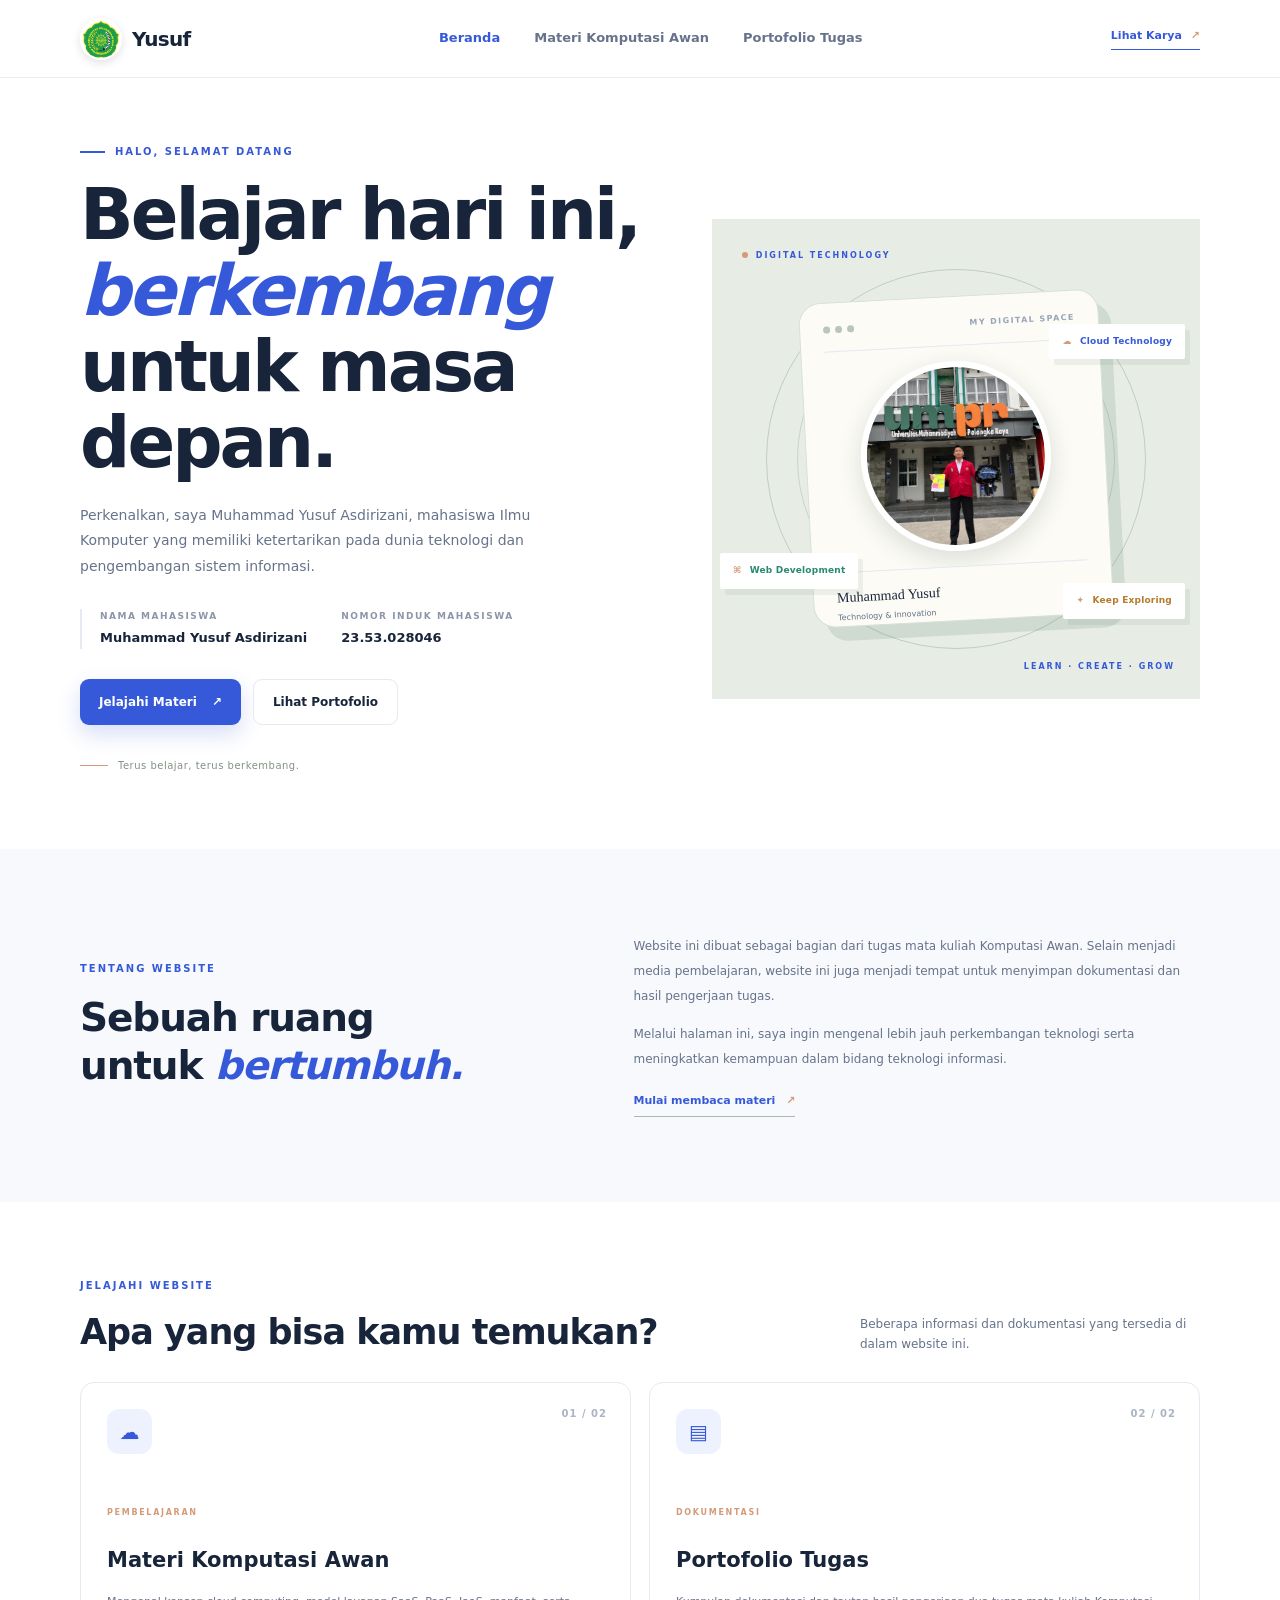
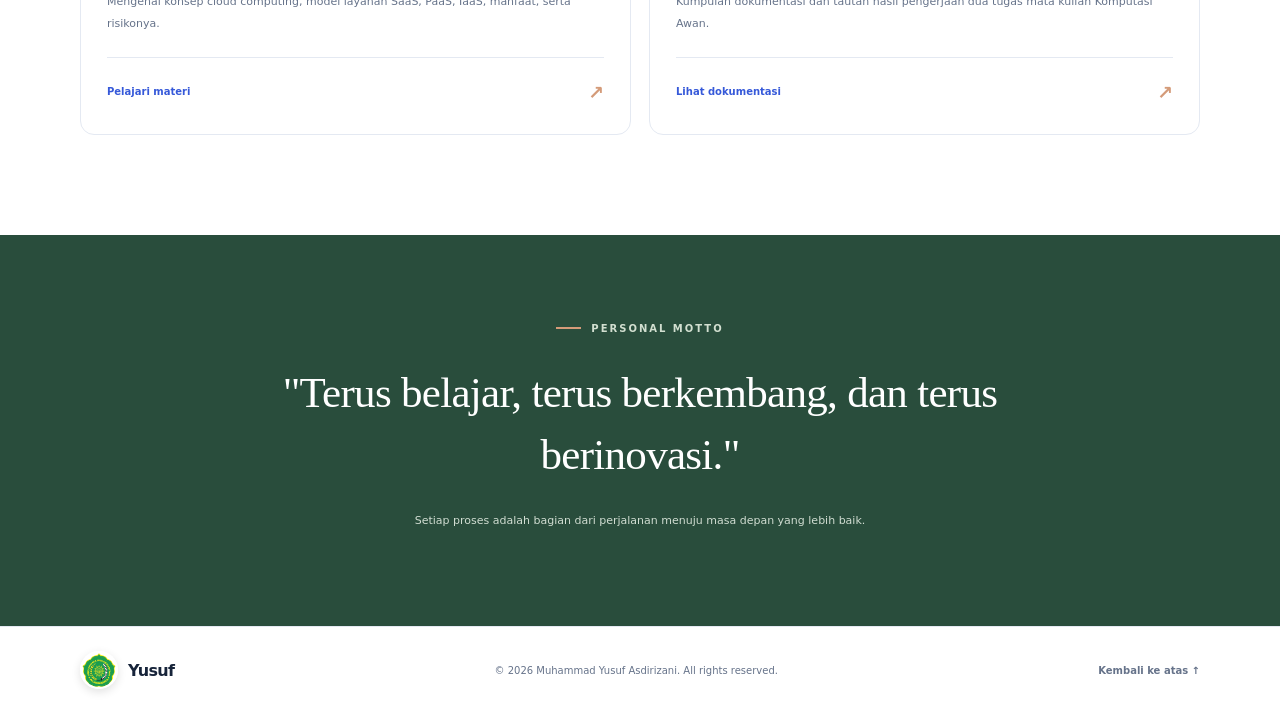
==== index.html @ 876c1bf3 "first commit" ====
<!DOCTYPE html>
<html lang="id">
<head>
    <meta charset="UTF-8">
    <meta name="viewport" content="width=device-width, initial-scale=1.0">
    <meta name="description" content="Website pribadi Muhammad Yusuf Asdirizani - Tugas Komputasi Awan.">

    <title>Beranda | Muhammad Yusuf Asdirizani</title>

    <link rel="icon" href="assets/images/Foto.jpeg" type="image/jpeg">
    <link rel="stylesheet" href="assets/css/style.css">
    <script src="assets/js/script.js" defer></script>
</head>

<body id="top">

<header class="site-header">
    <nav class="nav container" aria-label="Navigasi utama">

        <!-- LOGO NAVBAR DENGAN FOTO -->
        <a class="brand" href="index.html">
            <img
                class="brand-photo"
                src="assets/images/Logo.png"
                alt="Foto Muhammad Yusuf Asdirizani"
            >
            <span>Yusuf<span class="brand-dot"></span></span>
        </a>

        <button class="menu-toggle"
                aria-label="Buka menu"
                aria-expanded="false">
            ☰
        </button>

        <div class="nav-links">
            <a class="active" href="index.html">Beranda</a>
            <a href="materi.html">Materi Komputasi Awan</a>
            <a href="portofolio.html">Portofolio Tugas</a>
        </div>

        <a href="portofolio.html" class="nav-contact">
            Lihat Karya <span>↗</span>
        </a>

    </nav>
</header>

<main>

    <!-- HERO SECTION -->
    <section class="hero container">

        <div class="hero-copy">

            <p class="eyebrow">
                <span class="eyebrow-line"></span>
                HALO, SELAMAT DATANG
            </p>

            <h1>
                Belajar hari ini,
                <span>berkembang</span>
                untuk masa depan.
            </h1>

            <p class="hero-lead">
                Perkenalkan, saya Muhammad Yusuf Asdirizani,
                mahasiswa Ilmu Komputer yang memiliki ketertarikan
                pada dunia teknologi dan pengembangan sistem informasi.
            </p>

            <div class="identity">

                <div>
                    <span class="identity-label">NAMA MAHASISWA</span>
                    <strong>Muhammad Yusuf Asdirizani</strong>
                </div>

                <div>
                    <span class="identity-label">NOMOR INDUK MAHASISWA</span>
                    <strong>23.53.028046</strong>
                </div>

            </div>

            <div class="hero-actions">

                <a href="materi.html" class="btn btn-primary">
                    Jelajahi Materi <span>↗</span>
                </a>

                <a href="portofolio.html" class="btn btn-secondary">
                    Lihat Portofolio
                </a>

            </div>

            <div class="hero-note">
                <span class="note-line"></span>
                <span>Terus belajar, terus berkembang.</span>
            </div>

        </div>


        <!-- FOTO PROFIL UTAMA -->
        <div class="hero-art">

            <div class="art-background-circle"></div>

            <div class="art-label art-label-top">
                <span class="label-dot"></span>
                DIGITAL TECHNOLOGY
            </div>

            <div class="art-card">

                <div class="art-top">

                    <div class="art-dots">
                        <span></span>
                        <span></span>
                        <span></span>
                    </div>

                    <small>MY DIGITAL SPACE</small>

                </div>

                <div class="hero-photo">
                    <img
                        src="assets/images/Foto.jpeg"
                        alt="Foto profil Muhammad Yusuf Asdirizani"
                    >
                </div>

                <div class="art-caption">

                    <div>
                        <strong>Muhammad Yusuf</strong>
                        <small>Technology & Innovation</small>
                    </div>

                    <span class="art-arrow">↗</span>

                </div>

            </div>

            <div class="floating-chip chip-one">
                <span>☁</span> Cloud Technology
            </div>

            <div class="floating-chip chip-two">
                <span>⌘</span> Web Development
            </div>

            <div class="floating-chip chip-three">
                <span>✦</span> Keep Exploring
            </div>

            <div class="art-label art-label-bottom">
                LEARN · CREATE · GROW
            </div>

        </div>

    </section>


    <!-- INTRODUCTION -->
    <section class="intro-section">

        <div class="container intro-grid">

            <div class="intro-title">

                <p class="eyebrow">TENTANG WEBSITE</p>

                <h2>
                    Sebuah ruang
                    untuk <span>bertumbuh.</span>
                </h2>

            </div>

            <div class="intro-content">

                <p>
                    Website ini dibuat sebagai bagian dari
                    tugas mata kuliah Komputasi Awan. Selain
                    menjadi media pembelajaran, website ini
                    juga menjadi tempat untuk menyimpan
                    dokumentasi dan hasil pengerjaan tugas.
                </p>

                <p>
                    Melalui halaman ini, saya ingin mengenal
                    lebih jauh perkembangan teknologi serta
                    meningkatkan kemampuan dalam bidang
                    teknologi informasi.
                </p>

                <a href="materi.html" class="text-link">
                    Mulai membaca materi <span>↗</span>
                </a>

            </div>

        </div>

    </section>


    <!-- FEATURE -->
    <section class="container feature-section">

        <div class="section-heading">

            <div>
                <p class="eyebrow">JELAJAHI WEBSITE</p>

                <h2>
                    Apa yang bisa kamu temukan?
                </h2>
            </div>

            <p>
                Beberapa informasi dan dokumentasi
                yang tersedia di dalam website ini.
            </p>

        </div>

        <div class="feature-grid">

            <!-- MATERI -->
            <a href="materi.html" class="feature-card">

                <div class="feature-top">
                    <span class="feature-icon">☁</span>
                    <span class="feature-number">01 / 02</span>
                </div>

                <div class="feature-content">

                    <p class="feature-category">
                        PEMBELAJARAN
                    </p>

                    <h3>Materi Komputasi Awan</h3>

                    <p>
                        Mengenal konsep cloud computing,
                        model layanan SaaS, PaaS, IaaS,
                        manfaat, serta risikonya.
                    </p>

                </div>

                <div class="feature-bottom">
                    <span>Pelajari materi</span>
                    <span class="feature-arrow">↗</span>
                </div>

            </a>


            <!-- PORTOFOLIO -->
            <a href="portofolio.html" class="feature-card">

                <div class="feature-top">
                    <span class="feature-icon">▤</span>
                    <span class="feature-number">02 / 02</span>
                </div>

                <div class="feature-content">

                    <p class="feature-category">
                        DOKUMENTASI
                    </p>

                    <h3>Portofolio Tugas</h3>

                    <p>
                        Kumpulan dokumentasi dan tautan
                        hasil pengerjaan dua tugas mata kuliah
                        Komputasi Awan.
                    </p>

                </div>

                <div class="feature-bottom">
                    <span>Lihat dokumentasi</span>
                    <span class="feature-arrow">↗</span>
                </div>

            </a>

        </div>

    </section>


    <!-- CLOSING -->
    <section class="closing-section">

        <div class="container closing-content">

            <p class="eyebrow">
                <span class="eyebrow-line"></span>
                PERSONAL MOTTO
            </p>

            <h2>
                "Terus belajar, terus berkembang,
                dan terus berinovasi."
            </h2>

            <p>
                Setiap proses adalah bagian dari perjalanan
                menuju masa depan yang lebih baik.
            </p>

        </div>

    </section>

</main>


<!-- FOOTER -->
<footer class="site-footer">

    <div class="container footer-inner">

        <!-- LOGO FOOTER DENGAN FOTO -->
        <a class="brand footer-brand" href="index.html">

            <img
                class="brand-photo"
                src="assets/images/Logo.png"
                alt="Foto Muhammad Yusuf Asdirizani"
            >

            <span>Yusuf<span class="brand-dot"></span></span>

        </a>

        <p>
            © <span id="year"></span>
            Muhammad Yusuf Asdirizani.
            All rights reserved.
        </p>

        <a href="#top" class="back-top">
            Kembali ke atas ↑
        </a>

    </div>

</footer>

</body>
</html>
---- assets/css/style.css ----
:root{--ink:#17243a;--muted:#66738a;--primary:#3659d9;--primary-dark:#263fa8;--pale:#eef2ff;--line:#e4e9f2;--paper:#fff;--soft:#f7f9fd;--mint:#dff6ee;--shadow:0 22px 60px rgba(31,48,87,.10)}
*{box-sizing:border-box}html{scroll-behavior:smooth;scroll-padding-top:100px}body{margin:0;font-family:Inter,ui-sans-serif,system-ui,-apple-system,"Segoe UI",sans-serif;color:var(--ink);background:var(--paper);line-height:1.7}a{color:inherit;text-decoration:none}.container{width:min(1120px,calc(100% - 44px));margin-inline:auto}
.site-header{height:78px;border-bottom:1px solid rgba(228,233,242,.8);background:rgba(255,255,255,.94);position:sticky;top:0;z-index:20;backdrop-filter:blur(14px)}.nav{height:100%;display:flex;align-items:center;justify-content:space-between}.brand{display:flex;align-items:center;gap:10px;font-weight:800;font-size:20px;letter-spacing:-.7px}.brand-mark{width:34px;height:34px;border-radius:11px;background:var(--primary);color:white;display:grid;place-items:center;font-size:17px}.brand-dot{color:var(--primary)}.nav-links{display:flex;align-items:center;gap:34px}.nav-links a{font-size:13px;font-weight:650;color:var(--muted);transition:.2s}.nav-links a:hover,.nav-links a.active{color:var(--primary)}.menu-toggle{display:none;border:0;background:var(--pale);color:var(--primary);border-radius:9px;padding:8px 12px;font-size:20px}
.hero{min-height:610px;display:grid;grid-template-columns:1.05fr .95fr;align-items:center;gap:55px;padding-top:65px;padding-bottom:75px}.eyebrow{font-size:10px;font-weight:800;letter-spacing:2px;color:var(--primary);margin:0 0 17px;display:flex;align-items:center;gap:10px}.eyebrow-line{display:inline-block;width:25px;height:2px;background:var(--primary)}h1,h2,h3,p{margin-top:0}.hero h1,.page-hero h1{font-size:clamp(39px,5.3vw,65px);line-height:1.12;letter-spacing:-2.8px;margin:0 0 22px;font-weight:800}.hero h1 span,.page-hero h1 span{color:var(--primary)}.hero-lead{font-size:16px;color:var(--muted);max-width:510px;line-height:1.8;margin-bottom:30px}.identity{display:flex;gap:34px;border-left:2px solid var(--line);padding-left:18px;margin:28px 0 30px}.identity div{display:grid;gap:3px}.identity-label{font-size:9px;letter-spacing:1.5px;color:#8b96a9;font-weight:800}.identity strong{font-size:13px}.hero-actions{display:flex;gap:12px;flex-wrap:wrap}.btn{min-height:46px;padding:0 19px;display:inline-flex;align-items:center;justify-content:center;gap:15px;border-radius:9px;font-size:12px;font-weight:750;transition:.2s}.btn-primary{background:var(--primary);color:#fff;box-shadow:0 9px 22px rgba(54,89,217,.2)}.btn-primary:hover{background:var(--primary-dark);transform:translateY(-2px)}.btn-secondary,.btn-outline{border:1px solid var(--line);color:var(--ink);background:white}.btn-secondary:hover,.btn-outline:hover{border-color:var(--primary);color:var(--primary)}
.hero-art{min-height:420px;display:grid;place-items:center;position:relative;background:radial-gradient(ellipse at center,#edf1ff 0,rgba(237,241,255,.4) 45%,transparent 70%)}.art-card{width:min(340px,80%);height:300px;border:1px solid #fff;border-radius:22px;background:rgba(255,255,255,.86);box-shadow:var(--shadow);position:relative;z-index:2;padding:18px 22px;transform:rotate(-4deg)}.art-top{display:flex;align-items:center;gap:5px;border-bottom:1px solid var(--line);padding-bottom:14px}.art-top>span{width:7px;height:7px;border-radius:50%;background:#c9d3e7}.art-top small{margin-left:auto;font-size:8px;letter-spacing:1.4px;color:#98a4b8;font-weight:800}.cloud-icon{height:190px;display:grid;place-items:center;color:var(--primary)}.cloud-icon svg{width:160px;height:120px}.art-caption{display:flex;justify-content:space-between;align-items:center;font-size:11px}.art-caption span{color:var(--muted);font-size:9px}.art-orbit{position:absolute;border:1px dashed #c7d2f7;border-radius:50%;width:380px;height:380px}.orbit-two{width:440px;height:300px;transform:rotate(-30deg);border-color:#d7e9e5}.floating-chip{position:absolute;z-index:3;padding:10px 15px;border-radius:10px;background:white;box-shadow:0 10px 30px rgba(31,48,87,.1);font-size:11px;font-weight:800}.chip-one{top:62px;right:5px;color:var(--primary)}.chip-two{bottom:76px;left:0;color:#278b70}.chip-three{bottom:36px;right:12px;color:#b47b2b}
.intro-section{background:var(--soft);padding:68px 0}.intro-grid{display:grid;grid-template-columns:.8fr 1.2fr;gap:75px;align-items:center}.intro-grid h2,.section-heading h2,.portfolio-intro h2{font-size:30px;letter-spacing:-1.1px;line-height:1.25;margin:0}.intro-text{color:var(--muted);font-size:14px;line-height:1.9;margin:0}.feature-section{padding-top:82px;padding-bottom:90px}.section-heading,.portfolio-intro{display:flex;justify-content:space-between;align-items:end;gap:30px;margin-bottom:28px}.section-heading>p,.portfolio-intro>p{max-width:340px;color:var(--muted);font-size:12px;margin:0}.feature-grid{display:grid;grid-template-columns:repeat(3,1fr);gap:17px}.feature-card{position:relative;min-height:260px;padding:26px;border:1px solid var(--line);border-radius:14px;transition:.25s;background:#fff}.feature-card:not(.static-card):hover,.portfolio-card:hover{transform:translateY(-4px);box-shadow:var(--shadow);border-color:#d5defb}.feature-number{position:absolute;right:23px;top:22px;color:#aab4c5;font-size:10px;font-weight:800;letter-spacing:1px}.feature-icon{width:43px;height:43px;border-radius:12px;background:var(--pale);display:grid;place-items:center;color:var(--primary);font-size:21px;margin-bottom:22px}.feature-card h3{font-size:16px;margin-bottom:8px}.feature-card p{font-size:12px;color:var(--muted);line-height:1.8;margin-bottom:22px}.card-link{font-size:11px;color:var(--primary);font-weight:800}.card-link b{margin-left:7px}
.site-footer{border-top:1px solid var(--line);padding:24px 0}.footer-inner{display:flex;align-items:center;justify-content:space-between;gap:20px}.footer-brand{font-size:16px}.footer-brand .brand-mark{width:28px;height:28px;font-size:14px;border-radius:8px}.footer-inner p,.back-top{font-size:10px;color:var(--muted);margin:0}.back-top{font-weight:700}.page-hero{background:var(--soft);padding:80px 0 75px}.page-hero h1{font-size:clamp(39px,5vw,58px);margin-bottom:16px}.page-hero>div>p:last-child{color:var(--muted);max-width:600px;margin:0;font-size:14px}
.content-layout{display:grid;grid-template-columns:220px 1fr;gap:65px;padding-top:65px;padding-bottom:90px;align-items:start}.contents-card{position:sticky;top:105px;padding:22px;border:1px solid var(--line);border-radius:12px;background:white;display:grid;gap:13px}.contents-card .eyebrow{margin-bottom:5px}.contents-card a{font-size:11px;color:var(--muted);font-weight:650}.contents-card a:hover{color:var(--primary)}.article-section{position:relative;padding:0 0 45px;margin-bottom:43px;border-bottom:1px solid var(--line)}.article-section:last-child{border:0;margin-bottom:0}.section-index{font-size:10px;color:var(--primary);font-weight:850;letter-spacing:1px}.article-section h2{font-size:27px;letter-spacing:-.8px;margin:7px 0 15px}.article-section>p,.risk-list{font-size:13px;color:var(--muted);line-height:1.9}.info-note{padding:19px 21px;background:var(--pale);border-left:3px solid var(--primary);border-radius:0 10px 10px 0;margin-top:22px}.info-note strong{font-size:12px}.info-note p{font-size:12px;color:var(--muted);margin:5px 0 0;line-height:1.8}.service-list{display:grid;gap:13px;margin-top:22px}.service-card{padding:22px;border:1px solid var(--line);border-radius:12px}.service-tag,.status{font-size:9px;letter-spacing:1.2px;font-weight:850;color:var(--primary);background:var(--pale);padding:6px 9px;border-radius:5px}.service-card h3{font-size:17px;margin:14px 0 7px}.service-card p{font-size:12px;color:var(--muted);line-height:1.8;margin-bottom:7px}.service-card .example{margin:12px 0 0;color:var(--ink)}.benefit-grid{display:grid;grid-template-columns:1fr 1fr;gap:12px;margin-top:20px}.mini-card{border:1px solid var(--line);padding:18px;border-radius:10px}.mini-card>span{font-size:20px;color:var(--primary)}.mini-card h3{font-size:13px;margin:8px 0 4px}.mini-card p{font-size:11px;color:var(--muted);margin:0}.risk-list{padding-left:20px}.risk-list li{margin-bottom:10px}
.portfolio-section{padding-top:70px;padding-bottom:90px}.portfolio-grid{display:grid;grid-template-columns:repeat(3,1fr);gap:17px}.portfolio-card{border:1px solid var(--line);border-radius:14px;padding:25px;min-height:315px;display:flex;flex-direction:column;align-items:flex-start;transition:.25s}.portfolio-top{display:flex;align-items:center;justify-content:space-between;width:100%;margin-bottom:28px}.portfolio-icon{width:43px;height:43px;background:var(--pale);color:var(--primary);border-radius:12px;display:grid;place-items:center;font-weight:850}.portfolio-card .eyebrow{font-size:9px;margin-bottom:9px}.portfolio-card h3{font-size:19px;margin-bottom:10px}.portfolio-card>p:not(.eyebrow){font-size:12px;color:var(--muted);line-height:1.8}.portfolio-card .btn{margin-top:auto;min-height:40px;font-size:10px}.edit-hint{font-size:9px;color:#9a6a24;margin-top:9px}.portfolio-card-highlight{background:#f9faff;border-color:#dce3ff}.status-current{background:var(--mint);color:#238267}.portfolio-card-highlight .card-link{margin-top:auto}.portfolio-note{margin-top:28px}
@media(max-width:800px){.hero{grid-template-columns:1fr;gap:15px;padding-top:65px}.hero-art{min-height:370px}.intro-grid{grid-template-columns:1fr;gap:20px}.content-layout{grid-template-columns:1fr;gap:28px}.contents-card{position:static;grid-template-columns:repeat(2,1fr)}.contents-card .eyebrow{grid-column:1/-1}.portfolio-grid{grid-template-columns:1fr 1fr}.feature-grid{grid-template-columns:1fr 1fr}.section-heading,.portfolio-intro{align-items:flex-start;flex-direction:column}.nav-links{gap:18px}}
@media(max-width:560px){.container{width:min(100% - 32px,1120px)}.site-header{height:68px}.menu-toggle{display:block}.nav-links{display:none;position:absolute;top:67px;left:0;right:0;background:white;padding:17px 22px 22px;border-bottom:1px solid var(--line);box-shadow:0 15px 25px rgba(31,48,87,.08);flex-direction:column;align-items:flex-start;gap:17px}.nav-links.open{display:flex}.hero{min-height:auto;padding-top:55px;padding-bottom:50px}.hero h1,.page-hero h1{letter-spacing:-1.8px}.hero-lead{font-size:14px}.identity{gap:18px;flex-wrap:wrap}.identity strong{font-size:11px}.hero-art{min-height:320px}.art-orbit{width:300px;height:300px}.orbit-two{width:340px;height:240px}.art-card{height:260px}.cloud-icon{height:150px}.chip-one{right:0;top:35px}.chip-two{left:0;bottom:58px}.chip-three{right:0;bottom:25px}.intro-section{padding:50px 0}.intro-grid h2,.section-heading h2,.portfolio-intro h2{font-size:26px}.feature-section,.portfolio-section{padding-top:55px;padding-bottom:60px}.feature-grid,.portfolio-grid,.benefit-grid{grid-template-columns:1fr}.feature-card{min-height:225px}.page-hero{padding:60px 0}.content-layout{padding-top:40px;padding-bottom:60px}.contents-card{grid-template-columns:1fr 1fr;padding:17px}.article-section h2{font-size:23px}.footer-inner{flex-wrap:wrap}.footer-inner p{order:3;width:100%}}


/* ===== NAVBAR TAMBAHAN ===== */

.nav-contact {
    font-size: 11px;
    font-weight: 750;
    color: var(--primary);
    border-bottom: 1px solid var(--primary);
    padding-bottom: 4px;
}

.nav-contact span {
    color: var(--accent);
    margin-left: 5px;
}

/* ===== HERO BARU ===== */

.hero {
    min-height: 660px;
    grid-template-columns: 1.1fr .9fr;
    gap: 35px;
}

.hero h1 {
    max-width: 650px;
    font-size: clamp(46px, 5.5vw, 72px);
    letter-spacing: -3px;
    line-height: 1.08;
}

.hero h1 span {
    display: block;
    color: var(--primary);
    font-style: italic;
}

.hero-lead {
    max-width: 470px;
    font-size: 14px;
}

.hero-note {
    display: flex;
    align-items: center;
    gap: 10px;
    margin-top: 32px;
    color: #849084;
    font-size: 10px;
    letter-spacing: .5px;
}

.note-line {
    width: 28px;
    height: 1px;
    background: var(--accent);
}

/* ===== ILUSTRASI BARU ===== */

.hero-art {
    min-height: 480px;
    background: #e7ede5;
    position: relative;
    overflow: hidden;
}

.art-background-circle {
    position: absolute;
    width: 380px;
    height: 380px;
    border: 1px solid rgba(49,91,73,.22);
    border-radius: 50%;
}

.art-background-circle::before,
.art-background-circle::after {
    content: "";
    position: absolute;
    border: 1px solid rgba(49,91,73,.17);
    border-radius: 50%;
    inset: 30px;
}

.art-background-circle::after {
    inset: 65px;
}

.art-card {
    width: 300px;
    height: 325px;
    padding: 20px 23px;
    background: #fcfbf6;
    border: 1px solid #d8e1d5;
    box-shadow: 12px 14px 0 rgba(49,91,73,.13);
    transform: rotate(-3deg);
    transition: transform .4s ease;
}

.hero-art:hover .art-card {
    transform: rotate(0deg) translateY(-5px);
}

.art-top {
    justify-content: space-between;
}

.art-dots {
    display: flex;
    gap: 5px;
}

.art-dots span {
    width: 7px;
    height: 7px;
    border-radius: 50%;
    background: #b9c6b8;
}

.art-top small {
    margin-left: auto;
}

.cloud-icon {
    height: 215px;
}

.cloud-icon svg {
    width: 165px;
    height: 125px;
}

.art-caption {
    border-top: 1px solid var(--line);
    padding-top: 13px;
}

.art-caption div {
    display: grid;
    gap: 2px;
}

.art-caption strong {
    font-family: Georgia, serif;
    font-size: 14px;
    font-weight: 500;
}

.art-caption small {
    color: var(--muted);
    font-size: 8px;
}

.art-arrow {
    color: var(--accent);
    font-size: 19px;
}

.art-label {
    position: absolute;
    z-index: 4;
    color: var(--primary);
    font-size: 8px;
    font-weight: 800;
    letter-spacing: 2px;
}

.art-label-top {
    top: 30px;
    left: 30px;
    display: flex;
    align-items: center;
    gap: 8px;
}

.label-dot {
    width: 6px;
    height: 6px;
    background: var(--accent);
    border-radius: 50%;
}

.art-label-bottom {
    bottom: 25px;
    right: 25px;
}

.floating-chip {
    border-radius: 2px;
    padding: 10px 13px;
    font-size: 9px;
    letter-spacing: .2px;
    box-shadow: 5px 6px 0 rgba(49,91,73,.08);
}

.floating-chip span {
    margin-right: 5px;
    color: var(--accent);
}

.chip-one {
    top: 105px;
    right: 15px;
}

.chip-two {
    left: 8px;
    bottom: 110px;
}

.chip-three {
    right: 15px;
    bottom: 80px;
}

/* ===== INTRODUCTION ===== */

.intro-section {
    padding: 85px 0;
}

.intro-grid {
    grid-template-columns: .9fr 1.1fr;
    gap: 90px;
}

.intro-grid h2 {
    max-width: 390px;
    font-size: 39px;
    line-height: 1.25;
}

.intro-grid h2 span {
    color: var(--primary);
    font-style: italic;
}

.intro-content p {
    color: var(--muted);
    font-size: 12px;
    line-height: 2.1;
}

.text-link {
    display: inline-block;
    color: var(--primary);
    font-size: 11px;
    font-weight: 800;
    border-bottom: 1px solid #aab9a8;
    padding-bottom: 5px;
    margin-top: 8px;
}

.text-link span {
    color: var(--accent);
    margin-left: 7px;
}

/* ===== FEATURE CARDS ===== */

.feature-section {
    padding-top: 75px;
    padding-bottom: 100px;
}

.section-heading h2 {
    font-size: 35px;
    letter-spacing: -1px;
}

.feature-grid {
    gap: 18px;
}

.feature-card {
    min-height: 325px;
    padding: 26px;
    display: flex;
    flex-direction: column;
    border: 1px solid var(--line);
    transition: .3s ease;
}

.feature-card:hover {
    transform: translateY(-7px);
    box-shadow: 0 15px 35px rgba(32,42,36,.08);
    border-color: #a7b9a7;
}

.feature-top {
    display: flex;
    justify-content: space-between;
    align-items: center;
}

.feature-icon {
    width: 45px;
    height: 45px;
    background: var(--pale);
    border: none;
    font-size: 20px;
}

.feature-number {
    font-size: 10px;
    letter-spacing: 1px;
}

.feature-content {
    margin-top: 30px;
}

.feature-category {
    font-size: 8px !important;
    font-weight: 800;
    letter-spacing: 1.7px;
    color: var(--accent) !important;
    margin-bottom: 10px;
}

.feature-card h3 {
    font-size: 21px;
    margin-bottom: 12px;
}

.feature-card p:not(.feature-category) {
    font-size: 11px;
    line-height: 2;
}

.feature-bottom {
    margin-top: auto;
    padding-top: 18px;
    border-top: 1px solid var(--line);
    display: flex;
    justify-content: space-between;
    align-items: center;
    color: var(--primary);
    font-size: 10px;
    font-weight: 800;
}

.feature-arrow {
    font-size: 19px;
    color: var(--accent);
    transition: transform .2s;
}

.feature-card:hover .feature-arrow {
    transform: translate(3px,-3px);
}

.feature-highlight {
    background: #edf1e9;
}

/* ===== CLOSING SECTION ===== */

.closing-section {
    background: #294d3c;
    padding: 85px 0;
    color: #fff;
}

.closing-content {
    max-width: 850px;
    text-align: center;
}

.closing-content .eyebrow {
    color: #d2dfd0;
    justify-content: center;
}

.closing-content .eyebrow-line {
    background: #d49b79;
}

.closing-content h2 {
    font-family: Georgia, serif;
    font-size: clamp(27px, 4vw, 43px);
    line-height: 1.45;
    font-weight: 400;
    letter-spacing: -.7px;
    margin: 25px auto;
}

.closing-content > p:last-child {
    color: #d1ddd2;
    font-size: 11px;
}

/* ===== RESPONSIVE ===== */

@media (max-width: 800px) {

    .nav-contact {
        display: none;
    }

    .hero {
        grid-template-columns: 1fr;
        padding-top: 55px;
    }

    .hero-art {
        min-height: 410px;
    }

    .intro-grid {
        grid-template-columns: 1fr;
        gap: 20px;
    }

    .feature-grid {
        grid-template-columns: 1fr 1fr;
    }

}

@media (max-width: 560px) {

    .hero h1 {
        font-size: 46px;
        letter-spacing: -2px;
    }

    .hero-art {
        min-height: 340px;
    }

    .art-card {
        width: 260px;
        height: 285px;
    }

    .cloud-icon {
        height: 180px;
    }

    .chip-one {
        top: 55px;
    }

    .chip-two {
        bottom: 75px;
    }

    .chip-three {
        bottom: 25px;
    }

    .intro-section {
        padding: 55px 0;
    }

    .intro-grid h2 {
        font-size: 32px;
    }

    .feature-grid {
        grid-template-columns: 1fr;
    }

    .feature-card {
        min-height: 285px;
    }

    .section-heading h2 {
        font-size: 29px;
    }

    .closing-section {
        padding: 60px 0;
    }

}


/* =================================
   HALAMAN MATERI KOMPUTASI AWAN
================================= */

.material-hero {
    padding: 85px 0;
    background: #edf1e9;
    overflow: hidden;
}

.material-hero-inner {
    display: grid;
    grid-template-columns: 1.1fr .9fr;
    align-items: center;
    gap: 50px;
}

.material-hero h1 {
    max-width: 650px;
    font-family: Georgia, serif;
    font-size: clamp(45px, 5vw, 68px);
    line-height: 1.12;
    letter-spacing: -2px;
    font-weight: 500;
    margin: 22px 0;
}

.material-hero h1 span {
    display: block;
    color: var(--primary);
    font-style: italic;
}

.material-hero-copy > p:not(.eyebrow) {
    max-width: 480px;
    color: var(--muted);
    font-size: 13px;
    line-height: 2;
}

.material-meta {
    display: flex;
    gap: 12px;
    margin-top: 28px;
    color: var(--primary);
    font-size: 9px;
    font-weight: 800;
    letter-spacing: 1px;
}

/* HERO ILLUSTRATION */

.material-hero-art {
    min-height: 340px;
    display: grid;
    place-items: center;
    position: relative;
}

.material-orbit {
    position: absolute;
    width: 300px;
    height: 300px;
    border: 1px solid rgba(49,91,73,.2);
    border-radius: 50%;
}

.material-orbit::before,
.material-orbit::after {
    content: "";
    position: absolute;
    border: 1px solid rgba(49,91,73,.15);
    border-radius: 50%;
    inset: 25px;
}

.material-orbit::after {
    inset: 55px;
}

.material-art-card {
    position: relative;
    z-index: 2;
    width: 270px;
    height: 250px;
    padding: 22px;
    background: #fbfaf6;
    border: 1px solid #d7e0d5;
    box-shadow: 12px 13px 0 rgba(49,91,73,.12);
    transform: rotate(-4deg);
    transition: .3s ease;
}

.material-art-card:hover {
    transform: rotate(0deg) translateY(-5px);
}

.material-art-label {
    font-size: 8px;
    font-weight: 800;
    letter-spacing: 2px;
    color: var(--primary);
}

.material-cloud {
    height: 150px;
    display: grid;
    place-items: center;
    color: var(--primary);
}

.material-cloud svg {
    width: 150px;
}

.material-art-footer {
    border-top: 1px solid var(--line);
    padding-top: 12px;
    display: flex;
    flex-direction: column;
    gap: 5px;
}

.material-art-footer strong {
    font-family: Georgia, serif;
    font-size: 13px;
    font-weight: 500;
}

.material-art-footer span {
    font-size: 9px;
    color: var(--muted);
}

.material-floating {
    position: absolute;
    z-index: 3;
    right: 0;
    bottom: 35px;
    padding: 12px 16px;
    background: #fff;
    box-shadow: 5px 6px 0 rgba(49,91,73,.08);
    font-size: 9px;
    color: var(--primary);
    font-weight: 800;
}

/* CONTENT LAYOUT */

.material-layout {
    display: grid;
    grid-template-columns: 230px minmax(0, 1fr);
    align-items: start;
    gap: 65px;
    padding-top: 75px;
    padding-bottom: 100px;
}

.contents-card {
    position: sticky;
    top: 100px;
    padding: 25px 20px;
    border: 1px solid var(--line);
    background: #fff;
}

.contents-card h3 {
    font-family: Georgia, serif;
    font-size: 23px;
    font-weight: 500;
    margin: 15px 0 20px;
}

.contents-card > a {
    display: flex;
    align-items: center;
    gap: 10px;
    padding: 14px 0;
    border-bottom: 1px solid var(--line);
    color: var(--ink);
    font-size: 10px;
    transition: .2s;
}

.contents-card > a span {
    color: var(--accent);
    font-size: 9px;
    font-weight: 800;
}

.contents-card > a b {
    margin-left: auto;
    color: var(--primary);
    opacity: 0;
    transition: .2s;
}

.contents-card > a:hover {
    color: var(--primary);
    padding-left: 5px;
}

.contents-card > a:hover b {
    opacity: 1;
}

.contents-note {
    display: flex;
    gap: 10px;
    margin-top: 25px;
    padding: 12px;
    background: #edf1e9;
}

.contents-note span {
    color: var(--accent);
}

.contents-note p {
    color: var(--muted);
    font-size: 9px;
    line-height: 1.8;
}

/* ARTICLE */

.article-content {
    min-width: 0;
}

.article-section {
    padding-bottom: 55px;
    margin-bottom: 55px;
    border-bottom: 1px solid var(--line);
    scroll-margin-top: 100px;
}

.article-heading {
    display: flex;
    align-items: flex-start;
    gap: 18px;
    margin-bottom: 25px;
}

.section-index {
    width: 43px;
    height: 43px;
    flex-shrink: 0;
    display: grid;
    place-items: center;
    background: #e8eee7;
    color: var(--primary);
    font-family: Georgia, serif;
    font-size: 17px;
}

.article-heading .eyebrow {
    margin-bottom: 7px;
}

.article-heading h2 {
    font-family: Georgia, serif;
    font-size: 30px;
    font-weight: 500;
    letter-spacing: -.7px;
    line-height: 1.3;
}

.article-section > p {
    color: var(--muted);
    font-size: 12px;
    line-height: 2.1;
}

/* INFO NOTE */

.info-note {
    display: flex;
    gap: 15px;
    padding: 22px;
    margin-top: 25px;
    background: #edf1e9;
    border-left: 3px solid var(--primary);
}

.note-icon {
    width: 30px;
    height: 30px;
    flex-shrink: 0;
    display: grid;
    place-items: center;
    background: #dce7da;
    color: var(--primary);
}

.info-note strong {
    font-family: Georgia, serif;
    font-size: 14px;
    font-weight: 500;
}

.info-note p {
    margin-top: 7px;
    color: var(--muted);
    font-size: 11px;
    line-height: 1.9;
}

/* SERVICE CARDS */

.service-list {
    display: grid;
    gap: 15px;
    margin-top: 28px;
}

.service-card {
    padding: 25px;
    border: 1px solid var(--line);
    background: #fff;
    transition: .3s ease;
}

.service-card:hover {
    transform: translateY(-4px);
    border-color: #a7b9a7;
    box-shadow: 0 12px 25px rgba(32,42,36,.06);
}

.service-top {
    display: flex;
    justify-content: space-between;
    align-items: center;
    margin-bottom: 20px;
}

.service-tag {
    padding: 7px 11px;
    background: #e8eee7;
    color: var(--primary);
    font-size: 9px;
    font-weight: 800;
    letter-spacing: 1px;
}

.service-symbol {
    font-size: 23px;
    color: var(--accent);
}

.service-card h3 {
    font-family: Georgia, serif;
    font-size: 22px;
    font-weight: 500;
    margin-bottom: 12px;
}

.service-card > p {
    color: var(--muted);
    font-size: 11px;
    line-height: 2;
}

.service-example {
    margin-top: 20px;
    padding-top: 15px;
    border-top: 1px solid var(--line);
}

.service-example b {
    color: var(--accent);
    font-size: 8px;
    letter-spacing: 1px;
}

.service-example p {
    margin-top: 7px;
    font-size: 10px;
    color: var(--ink);
}

/* BENEFIT CARDS */

.benefit-grid {
    display: grid;
    grid-template-columns: repeat(2, minmax(0, 1fr));
    gap: 13px;
    margin-top: 25px;
}

.mini-card {
    min-height: 155px;
    padding: 20px;
    border: 1px solid var(--line);
    transition: .3s ease;
}

.mini-card:hover {
    background: #edf1e9;
    transform: translateY(-4px);
}

.mini-icon {
    display: inline-grid;
    place-items: center;
    width: 34px;
    height: 34px;
    background: #e8eee7;
    color: var(--primary);
    font-size: 17px;
}

.mini-card h3 {
    margin-top: 16px;
    font-family: Georgia, serif;
    font-size: 17px;
    font-weight: 500;
}

.mini-card p {
    margin-top: 7px;
    color: var(--muted);
    font-size: 10px;
    line-height: 1.8;
}

/* RISK LIST */

.risk-list {
    list-style: none;
    margin-top: 25px;
}

.risk-list li {
    display: flex;
    gap: 17px;
    padding: 18px 0;
    border-bottom: 1px solid var(--line);
}

.risk-number {
    color: var(--accent);
    font-family: Georgia, serif;
    font-size: 17px;
}

.risk-list li b {
    font-size: 12px;
}

.risk-list li p {
    margin-top: 6px;
    color: var(--muted);
    font-size: 10px;
    line-height: 1.9;
}

.risk-note {
    margin-top: 28px;
    background: #f3eee8;
    border-left-color: var(--accent);
}

.risk-note .note-icon {
    background: #f0dfd3;
    color: #a95d3e;
}

/* ARTICLE END */

.article-end {
    display: flex;
    gap: 15px;
    align-items: flex-start;
    padding: 22px;
    background: #294d3c;
    color: white;
}

.article-end span {
    color: #e2a17d;
    font-size: 20px;
}

.article-end p {
    font-family: Georgia, serif;
    font-size: 13px;
    line-height: 1.8;
}

/* RESPONSIVE */

@media (max-width: 800px) {

    .material-hero-inner {
        grid-template-columns: 1fr;
    }

    .material-hero-art {
        min-height: 300px;
    }

    .material-layout {
        grid-template-columns: 1fr;
        gap: 35px;
    }

    .contents-card {
        position: static;
    }

    .contents-note {
        display: none;
    }

}

@media (max-width: 560px) {

    .material-hero {
        padding: 60px 0;
    }

    .material-hero h1 {
        font-size: 43px;
    }

    .material-hero-art {
        min-height: 280px;
    }

    .material-art-card {
        width: 235px;
        height: 225px;
    }

    .material-cloud {
        height: 125px;
    }

    .material-layout {
        padding-top: 45px;
        padding-bottom: 65px;
    }

    .article-heading h2 {
        font-size: 24px;
    }

    .article-section {
        margin-bottom: 40px;
        padding-bottom: 40px;
    }

    .benefit-grid {
        grid-template-columns: 1fr 1fr;
    }

    .mini-card {
        padding: 15px;
    }

    .service-card {
        padding: 20px;
    }

}


/* =================================
   PORTOFOLIO TUGAS
================================= */

/* HERO */

.portfolio-hero {
    padding: 80px 0;
    background: #edf1e9;
    overflow: hidden;
}

.portfolio-hero-inner {
    display: grid;
    grid-template-columns: 1.1fr .9fr;
    align-items: center;
    gap: 50px;
}

.portfolio-hero h1 {
    max-width: 620px;
    margin: 22px 0;
    font-family: Georgia, serif;
    font-size: clamp(45px, 5vw, 68px);
    font-weight: 500;
    line-height: 1.13;
    letter-spacing: -2px;
}

.portfolio-hero h1 span {
    display: block;
    color: var(--primary);
    font-style: italic;
}

.portfolio-hero-copy > p:not(.eyebrow) {
    max-width: 470px;
    color: var(--muted);
    font-size: 13px;
    line-height: 2;
}

.portfolio-hero-meta {
    display: flex;
    flex-wrap: wrap;
    gap: 12px;
    margin-top: 28px;
    color: var(--primary);
    font-size: 9px;
    font-weight: 800;
    letter-spacing: 1px;
}

/* HERO DOCUMENT */

.portfolio-hero-visual {
    position: relative;
    min-height: 350px;
    display: grid;
    place-items: center;
}

.portfolio-visual-circle {
    position: absolute;
    width: 310px;
    height: 310px;
    border: 1px solid rgba(49,91,73,.2);
    border-radius: 50%;
}

.portfolio-visual-circle::before,
.portfolio-visual-circle::after {
    content: "";
    position: absolute;
    inset: 25px;
    border: 1px solid rgba(49,91,73,.15);
    border-radius: 50%;
}

.portfolio-visual-circle::after {
    inset: 55px;
}

.portfolio-document {
    position: relative;
    z-index: 2;
    width: 270px;
    height: 280px;
    padding: 20px;
    background: #fbfaf6;
    border: 1px solid #d7e0d5;
    box-shadow: 12px 13px 0 rgba(49,91,73,.12);
    transform: rotate(-4deg);
    transition: .35s ease;
}

.portfolio-document:hover {
    transform: rotate(0deg) translateY(-5px);
}

.document-header {
    display: flex;
    align-items: center;
    justify-content: space-between;
    padding-bottom: 14px;
    border-bottom: 1px solid var(--line);
}

.document-header span:first-child {
    font-family: Georgia, serif;
    font-size: 22px;
    font-weight: bold;
    color: var(--primary);
}

.document-header span:last-child {
    font-size: 8px;
    font-weight: 800;
    letter-spacing: 1.5px;
    color: var(--muted);
}

.document-content {
    padding-top: 30px;
}

.document-content small {
    font-size: 8px;
    font-weight: 800;
    letter-spacing: 2px;
    color: var(--accent);
}

.document-content h2 {
    margin-top: 15px;
    font-family: Georgia, serif;
    font-size: 34px;
    font-weight: 400;
    line-height: 1.15;
}

.document-content h2 span {
    display: block;
    color: var(--primary);
    font-style: italic;
}

.document-lines {
    display: grid;
    gap: 7px;
    margin-top: 22px;
}

.document-lines span {
    width: 100%;
    height: 3px;
    background: #e6e9e0;
}

.document-lines span:nth-child(2) {
    width: 75%;
}

.document-lines span:nth-child(3) {
    width: 55%;
}

.document-footer {
    position: absolute;
    bottom: 18px;
    left: 20px;
    right: 20px;
    display: flex;
    justify-content: space-between;
    padding-top: 10px;
    border-top: 1px solid var(--line);
    color: var(--muted);
    font-size: 8px;
    font-weight: 800;
    letter-spacing: 1px;
}

.portfolio-float {
    position: absolute;
    right: 0;
    bottom: 38px;
    z-index: 3;
    padding: 12px 15px;
    background: #fff;
    color: var(--primary);
    font-size: 9px;
    font-weight: 800;
    box-shadow: 5px 6px 0 rgba(49,91,73,.08);
}

/* PORTFOLIO INTRO */

.portfolio-section {
    padding-top: 85px;
    padding-bottom: 100px;
}

.portfolio-intro {
    display: grid;
    grid-template-columns: 1fr .8fr;
    align-items: end;
    gap: 50px;
    margin-bottom: 35px;
}

.portfolio-intro h2 {
    max-width: 450px;
    margin-top: 12px;
    font-family: Georgia, serif;
    font-size: 37px;
    font-weight: 500;
    line-height: 1.25;
    letter-spacing: -1px;
}

.portfolio-intro h2 span {
    color: var(--primary);
    font-style: italic;
}

.portfolio-intro > p {
    max-width: 380px;
    color: var(--muted);
    font-size: 11px;
    line-height: 2;
}

/* SUMMARY */

.portfolio-summary {
    display: grid;
    grid-template-columns: repeat(3, 1fr);
    margin-bottom: 30px;
    border: 1px solid var(--line);
}

.summary-item {
    display: flex;
    align-items: center;
    gap: 15px;
    padding: 20px;
    border-right: 1px solid var(--line);
}

.summary-item:last-child {
    border-right: none;
}

.summary-number {
    color: var(--primary);
    font-family: Georgia, serif;
    font-size: 32px;
}

.summary-item div {
    display: grid;
    gap: 5px;
}

.summary-item strong {
    font-size: 10px;
}

.summary-item small {
    color: var(--muted);
    font-size: 9px;
}

/* PORTFOLIO GRID */

.portfolio-grid {
    display: grid;
    grid-template-columns: repeat(3, minmax(0, 1fr));
    gap: 17px;
}

.portfolio-card {
    min-height: 370px;
    display: flex;
    flex-direction: column;
    padding: 25px;
    border: 1px solid var(--line);
    background: #fff;
    transition: .3s ease;
}

.portfolio-card:hover {
    transform: translateY(-7px);
    border-color: #a7b9a7;
    box-shadow: 0 15px 35px rgba(32,42,36,.08);
}

.portfolio-card-top {
    display: flex;
    justify-content: space-between;
    align-items: center;
    gap: 10px;
}

.portfolio-icon {
    width: 45px;
    height: 45px;
    display: grid;
    place-items: center;
    background: #e8eee7;
    color: var(--primary);
    font-family: Georgia, serif;
    font-size: 18px;
}

.status {
    padding: 7px 9px;
    background: #f0f2ec;
    color: var(--primary);
    font-size: 8px;
    font-weight: 800;
    letter-spacing: .7px;
}

.status-current {
    background: #f5e9df;
    color: #a95d3e;
}

.portfolio-card-content {
    margin-top: 32px;
}

.portfolio-card-content .eyebrow {
    color: var(--accent);
    font-size: 8px;
    font-weight: 800;
    letter-spacing: 1.5px;
}

.portfolio-card-content h3 {
    margin: 12px 0;
    font-family: Georgia, serif;
    font-size: 23px;
    font-weight: 500;
    line-height: 1.3;
}

.portfolio-card-content > p:last-child {
    color: var(--muted);
    font-size: 10px;
    line-height: 2;
}

.portfolio-card-bottom {
    display: flex;
    flex-direction: column;
    gap: 10px;
    margin-top: auto;
    padding-top: 25px;
}

.portfolio-button {
    display: flex;
    align-items: center;
    justify-content: space-between;
    padding: 12px 14px;
    border: 1px solid #aab9a9;
    color: var(--primary);
    font-size: 10px;
    font-weight: 800;
    transition: .2s;
}

.portfolio-button:hover {
    background: var(--primary);
    border-color: var(--primary);
    color: #fff;
}

.portfolio-button span {
    color: var(--accent);
    font-size: 16px;
}

.portfolio-button:hover span {
    color: #fff;
}

.edit-hint {
    color: #8b938a;
    font-size: 8px;
    line-height: 1.6;
}

.portfolio-card-highlight {
    background: #edf1e9;
}

.portfolio-complete {
    display: flex;
    align-items: center;
    gap: 9px;
    padding-top: 12px;
    border-top: 1px solid #d7e0d5;
    color: var(--primary);
    font-size: 9px;
    font-weight: 800;
    line-height: 1.6;
}

.portfolio-complete span {
    width: 23px;
    height: 23px;
    flex-shrink: 0;
    display: grid;
    place-items: center;
    background: #dce7da;
    border-radius: 50%;
}

/* REMINDER */

.portfolio-reminder {
    display: flex;
    align-items: flex-start;
    gap: 16px;
    margin-top: 35px;
    padding: 23px;
    background: #f3eee8;
    border-left: 3px solid var(--accent);
}

.reminder-icon {
    width: 32px;
    height: 32px;
    flex-shrink: 0;
    display: grid;
    place-items: center;
    background: #f0dfd3;
    color: #a95d3e;
}

.portfolio-reminder strong {
    font-family: Georgia, serif;
    font-size: 15px;
    font-weight: 500;
}

.portfolio-reminder p {
    margin-top: 7px;
    color: var(--muted);
    font-size: 10px;
    line-height: 1.9;
}

/* BOTTOM NAVIGATION */

.portfolio-bottom {
    display: flex;
    justify-content: space-between;
    align-items: center;
    gap: 20px;
    margin-top: 75px;
    padding-top: 30px;
    border-top: 1px solid var(--line);
}

.portfolio-bottom h3 {
    margin-top: 8px;
    font-family: Georgia, serif;
    font-size: 23px;
    font-weight: 500;
}

/* RESPONSIVE */

@media (max-width: 900px) {

    .portfolio-grid {
        grid-template-columns: repeat(2, minmax(0, 1fr));
    }

    .portfolio-card:last-child {
        grid-column: 1 / -1;
    }

}

@media (max-width: 800px) {

    .portfolio-hero-inner {
        grid-template-columns: 1fr;
    }

    .portfolio-hero-visual {
        min-height: 310px;
    }

    .portfolio-intro {
        grid-template-columns: 1fr;
        gap: 15px;
    }

    .portfolio-summary {
        grid-template-columns: 1fr;
    }

    .summary-item {
        border-right: none;
        border-bottom: 1px solid var(--line);
    }

    .summary-item:last-child {
        border-bottom: none;
    }

}

@media (max-width: 560px) {

    .portfolio-hero {
        padding: 60px 0;
    }

    .portfolio-hero h1 {
        font-size: 43px;
    }

    .portfolio-hero-visual {
        min-height: 285px;
    }

    .portfolio-document {
        width: 240px;
        height: 260px;
    }

    .portfolio-float {
        right: 0;
        bottom: 15px;
    }

    .portfolio-section {
        padding-top: 55px;
        padding-bottom: 65px;
    }

    .portfolio-intro h2 {
        font-size: 31px;
    }

    .portfolio-grid {
        grid-template-columns: 1fr;
    }

    .portfolio-card:last-child {
        grid-column: auto;
    }

    .portfolio-card {
        min-height: 340px;
    }

    .portfolio-bottom {
        align-items: flex-start;
        flex-direction: column;
    }

}


/* FOTO PROFIL PADA HERO */

.hero-photo {
    width: 100%;
    height: 220px;
    display: flex;
    align-items: center;
    justify-content: center;
    overflow: hidden;
    padding: 12px;
}

.hero-photo img {
    width: 190px;
    height: 190px;
    object-fit: cover;
    object-position: center;
    border-radius: 50%;
    border: 6px solid #ffffff;
    box-shadow: 0 8px 25px rgba(35, 55, 42, 0.15);
}

/* Penyesuaian kartu foto */
.art-card {
    overflow: visible;
}

.art-caption strong {
    display: block;
}

/* Feature menjadi 2 kolom */
.feature-grid {
    grid-template-columns: repeat(2, minmax(0, 1fr));
}

/* Tampilan HP */
@media (max-width: 768px) {
    .hero-photo {
        height: 200px;
    }

    .hero-photo img {
        width: 165px;
        height: 165px;
    }

    .feature-grid {
        grid-template-columns: 1fr;
    }
}


/* =================================
   LOGO FOTO PROFIL NAVBAR DAN FOOTER
================================= */

.brand-photo {
    width: 42px;
    height: 42px;
    min-width: 42px;
    object-fit: cover;
    object-position: center;
    border-radius: 50%;
    display: block;
    border: 2px solid #ffffff;
    box-shadow: 0 3px 10px rgba(0, 0, 0, 0.12);
}

/* Susunan logo dan tulisan */
.brand {
    display: inline-flex;
    align-items: center;
    gap: 10px;
}

/* Foto pada footer */
.footer-brand .brand-photo {
    width: 38px;
    height: 38px;
    min-width: 38px;
}

/* =================================
   FOTO PROFIL UTAMA
================================= */

.hero-photo {
    width: 100%;
    height: 220px;
    display: flex;
    align-items: center;
    justify-content: center;
    overflow: hidden;
    padding: 12px;
}

.hero-photo img {
    width: 190px;
    height: 190px;
    object-fit: cover;
    object-position: center;
    border-radius: 50%;
    border: 6px solid #ffffff;
    box-shadow: 0 8px 25px rgba(35, 55, 42, 0.15);
}

/* =================================
   FEATURE 2 KOLOM
================================= */

.feature-grid {
    grid-template-columns: repeat(2, minmax(0, 1fr));
}

/* =================================
   RESPONSIVE
================================= */

@media (max-width: 768px) {

    .brand-photo {
        width: 38px;
        height: 38px;
        min-width: 38px;
    }

    .hero-photo {
        height: 200px;
    }

    .hero-photo img {
        width: 165px;
        height: 165px;
    }

    .feature-grid {
        grid-template-columns: 1fr;
    }

}


/* =====================================
   LOGO FOTO PROFIL NAVBAR DAN FOOTER
===================================== */

.brand {
    display: inline-flex;
    align-items: center;
    gap: 10px;
    text-decoration: none;
}

.brand-photo {
    width: 42px;
    height: 42px;
    min-width: 42px;
    height: 42px;
    object-fit: cover;
    object-position: center;
    border-radius: 50%;
    display: block;
    border: 2px solid #ffffff;
    box-shadow: 0 3px 10px rgba(0, 0, 0, 0.12);
}

.footer-brand .brand-photo {
    width: 38px;
    height: 38px;
    min-width: 38px;
}

/* RESPONSIVE LOGO */
@media (max-width: 768px) {
    .brand-photo {
        width: 38px;
        height: 38px;
        min-width: 38px;
    }
}


/* =====================================
   LOGO FOTO PROFIL NAVBAR DAN FOOTER
===================================== */

.brand {
    display: inline-flex;
    align-items: center;
    gap: 10px;
    text-decoration: none;
}

.brand-photo {
    width: 42px;
    height: 42px;
    min-width: 42px;
    object-fit: cover;
    object-position: center;
    border-radius: 50%;
    display: block;
    border: 2px solid #ffffff;
    box-shadow: 0 3px 10px rgba(0, 0, 0, 0.12);
}

.footer-brand .brand-photo {
    width: 38px;
    height: 38px;
    min-width: 38px;
}


/* =====================================
   FOTO PROFIL DI ILUSTRASI PORTOFOLIO
===================================== */

.portfolio-photo-area {
    width: 100%;
    height: 195px;
    display: flex;
    align-items: center;
    justify-content: center;
    overflow: hidden;
    padding: 12px;
    box-sizing: border-box;
}

.portfolio-hero-photo {
    width: 165px;
    height: 165px;
    max-width: 100%;
    object-fit: cover;
    object-position: center;
    border-radius: 50%;
    border: 5px solid #ffffff;
    box-shadow: 0 5px 20px rgba(0, 0, 0, 0.12);
}


/* =====================================
   RESPONSIVE
===================================== */

@media (max-width: 768px) {

    .brand-photo {
        width: 38px;
        height: 38px;
        min-width: 38px;
    }

    .portfolio-photo-area {
        height: 180px;
    }

    .portfolio-hero-photo {
        width: 145px;
        height: 145px;
    }

}


/* =========================================
   PERBAIKAN WARNA UTAMA
========================================= */

:root {
    --ink: #17243a;
    --muted: #66738a;
    --primary: #3659d9;
    --primary-dark: #263fa8;
    --accent: #d49b79;
    --pale: #eef2ff;
    --line: #e4e9f2;
    --paper: #ffffff;
    --soft: #f7f9fd;
    --mint: #dff6ee;
    --shadow: 0 22px 60px rgba(31, 48, 87, .10);
}

/* =========================================
   LOGO FOTO NAVBAR
========================================= */

.brand {
    display: inline-flex;
    align-items: center;
    gap: 10px;
    text-decoration: none;
    font-weight: 800;
}

.brand-photo {
    display: block;
    width: 42px;
    height: 42px;
    min-width: 42px;
    object-fit: cover;
    object-position: center;
    border-radius: 50%;
    border: 2px solid #ffffff;
    box-shadow: 0 3px 10px rgba(0, 0, 0, .12);
}

/* =========================================
   FOTO PROFIL HERO BERANDA
========================================= */

.hero-photo {
    width: 100%;
    min-height: 220px;
    display: flex;
    align-items: center;
    justify-content: center;
    padding: 12px;
    overflow: hidden;
}

.hero-photo img {
    display: block;
    width: 190px;
    height: 190px;
    max-width: 100%;
    object-fit: cover;
    object-position: center;
    border-radius: 50%;
    border: 6px solid #ffffff;
    box-shadow: 0 8px 25px rgba(35, 55, 42, .15);
}

/* Jika menggunakan foto, sembunyikan ilustrasi awan */
.hero-photo ~ .cloud-icon {
    display: none;
}

/* =========================================
   KARTU ILUSTRASI HERO
========================================= */

.hero-art {
    min-height: 480px;
    display: grid;
    place-items: center;
    position: relative;
    overflow: hidden;
    background: #e7ede5;
}

.art-card {
    position: relative;
    z-index: 2;
    width: 300px;
    min-height: 325px;
    padding: 20px 23px;
    background: #fcfbf6;
    border: 1px solid #d8e1d5;
    box-shadow: 12px 14px 0 rgba(49, 91, 73, .13);
    transform: rotate(-3deg);
    transition: transform .4s ease;
}

.hero-art:hover .art-card {
    transform: rotate(0deg) translateY(-5px);
}

/* =========================================
   LOGO FOTO FOOTER
========================================= */

.footer-brand .brand-photo {
    width: 38px;
    height: 38px;
    min-width: 38px;
}

/* =========================================
   FOTO PADA HERO PORTOFOLIO
========================================= */

.portfolio-photo-area {
    width: 100%;
    min-height: 195px;
    display: flex;
    align-items: center;
    justify-content: center;
    padding: 12px;
    overflow: hidden;
}

.portfolio-hero-photo {
    display: block;
    width: 165px;
    height: 165px;
    max-width: 100%;
    object-fit: cover;
    object-position: center;
    border-radius: 50%;
    border: 5px solid #ffffff;
    box-shadow: 0 5px 20px rgba(0, 0, 0, .12);
}

/* =========================================
   FEATURE CARD
========================================= */

.feature-grid {
    display: grid;
    grid-template-columns: repeat(2, minmax(0, 1fr));
    gap: 18px;
}

.feature-card {
    min-width: 0;
}

/* =========================================
   RESPONSIVE TABLET
========================================= */

@media (max-width: 800px) {
    .hero {
        grid-template-columns: 1fr;
        padding-top: 55px;
    }

    .hero-art {
        min-height: 410px;
    }

    .intro-grid {
        grid-template-columns: 1fr;
        gap: 25px;
    }

    .portfolio-hero-inner {
        grid-template-columns: 1fr;
    }

    .material-hero-inner {
        grid-template-columns: 1fr;
    }
}

/* =========================================
   RESPONSIVE HP
========================================= */

@media (max-width: 560px) {
    .brand-photo {
        width: 36px;
        height: 36px;
        min-width: 36px;
    }

    .hero-photo {
        min-height: 190px;
    }

    .hero-photo img {
        width: 165px;
        height: 165px;
    }

    .art-card {
        width: 260px;
        min-height: 285px;
    }

    .portfolio-photo-area {
        min-height: 175px;
    }

    .portfolio-hero-photo {
        width: 145px;
        height: 145px;
    }

    .feature-grid {
        grid-template-columns: 1fr;
    }
}


/* =====================================
   PORTOFOLIO - KARTU FOTO PROFIL
===================================== */

.portfolio-hero-visual {
    position: relative;
    min-height: 390px;
    display: grid;
    place-items: center;
    overflow: hidden;
    background: #edf1e9;
}

.portfolio-document {
    position: relative;
    z-index: 2;
    width: 300px;
    height: 315px;
    padding: 20px;
    background: #fbfaf6;
    border: 1px solid #d7e0d5;
    box-shadow: 12px 13px 0 rgba(49, 91, 73, .12);
    transform: rotate(-4deg);
    transition: .35s ease;
}

.portfolio-document:hover {
    transform: rotate(0deg) translateY(-5px);
}

.document-header {
    display: flex;
    align-items: center;
    justify-content: space-between;
    padding-bottom: 14px;
    border-bottom: 1px solid #e4e9f2;
}

.document-header span:first-child {
    font-family: Georgia, serif;
    font-size: 24px;
    font-weight: bold;
    color: #3659d9;
}

.document-header span:last-child {
    font-size: 8px;
    font-weight: 800;
    letter-spacing: 1.5px;
    color: #66738a;
}

.portfolio-photo-area {
    width: 100%;
    height: 205px;
    display: flex;
    justify-content: center;
    align-items: center;
    padding: 15px;
    overflow: hidden;
}

.portfolio-hero-photo {
    width: 155px;
    height: 155px;
    object-fit: cover;
    object-position: center;
    border-radius: 50%;
    border: 5px solid #fff;
    box-shadow: 0 6px 20px rgba(35, 55, 42, .14);
}

.portfolio-document .document-content {
    position: absolute;
    left: 20px;
    right: 20px;
    bottom: 48px;
    padding: 0;
}

.portfolio-document .document-content small {
    display: none;
}

.portfolio-document .document-content h2 {
    display: none;
}

.portfolio-document .document-footer {
    position: absolute;
    bottom: 18px;
    left: 20px;
    right: 20px;
    display: flex;
    justify-content: space-between;
    padding-top: 10px;
    border-top: 1px solid #e4e9f2;
    color: #66738a;
    font-size: 8px;
    font-weight: 800;
    letter-spacing: 1px;
}

.portfolio-float {
    position: absolute;
    z-index: 3;
    right: 0;
    bottom: 55px;
    padding: 12px 15px;
    background: white;
    color: #3659d9;
    font-size: 9px;
    font-weight: 800;
    box-shadow: 5px 6px 0 rgba(49, 91, 73, .08);
}

.portfolio-float span {
    color: #3659d9;
    margin-right: 5px;
}

/* RESPONSIVE FOTO PORTOFOLIO */
@media (max-width: 560px) {
    .portfolio-hero-visual {
        min-height: 340px;
    }

    .portfolio-document {
        width: 265px;
        height: 295px;
    }

    .portfolio-photo-area {
        height: 190px;
    }

    .portfolio-hero-photo {
        width: 140px;
        height: 140px;
    }

    .portfolio-float {
        right: 0;
        bottom: 20px;
    }
}


/* =====================================
   FOTO PROFIL PADA HERO MATERI
===================================== */

.material-cloud {
    height: 150px;
    display: flex;
    align-items: center;
    justify-content: center;
    gap: 12px;
    padding: 5px;
}

.material-profile-photo {
    width: 88px;
    height: 88px;
    flex-shrink: 0;
    object-fit: cover;
    object-position: center;
    border-radius: 50%;
    border: 4px solid #ffffff;
    box-shadow: 0 5px 18px rgba(35, 55, 42, 0.16);
}

.material-cloud .material-cloud-svg {
    width: 115px;
    height: 100px;
    flex-shrink: 0;
    color: var(--primary);
}

/* FOTO PROFIL NAVBAR DAN FOOTER */

.brand-photo {
    width: 42px;
    height: 42px;
    min-width: 42px;
    object-fit: cover;
    object-position: center;
    border-radius: 50%;
    display: block;
    border: 2px solid #ffffff;
    box-shadow: 0 3px 10px rgba(0, 0, 0, 0.12);
}

.footer-brand .brand-photo {
    width: 38px;
    height: 38px;
    min-width: 38px;
}

/* RESPONSIVE */

@media (max-width: 560px) {

    .material-cloud {
        gap: 8px;
    }

    .material-profile-photo {
        width: 75px;
        height: 75px;
    }

    .material-cloud .material-cloud-svg {
        width: 100px;
        height: 90px;
    }

}
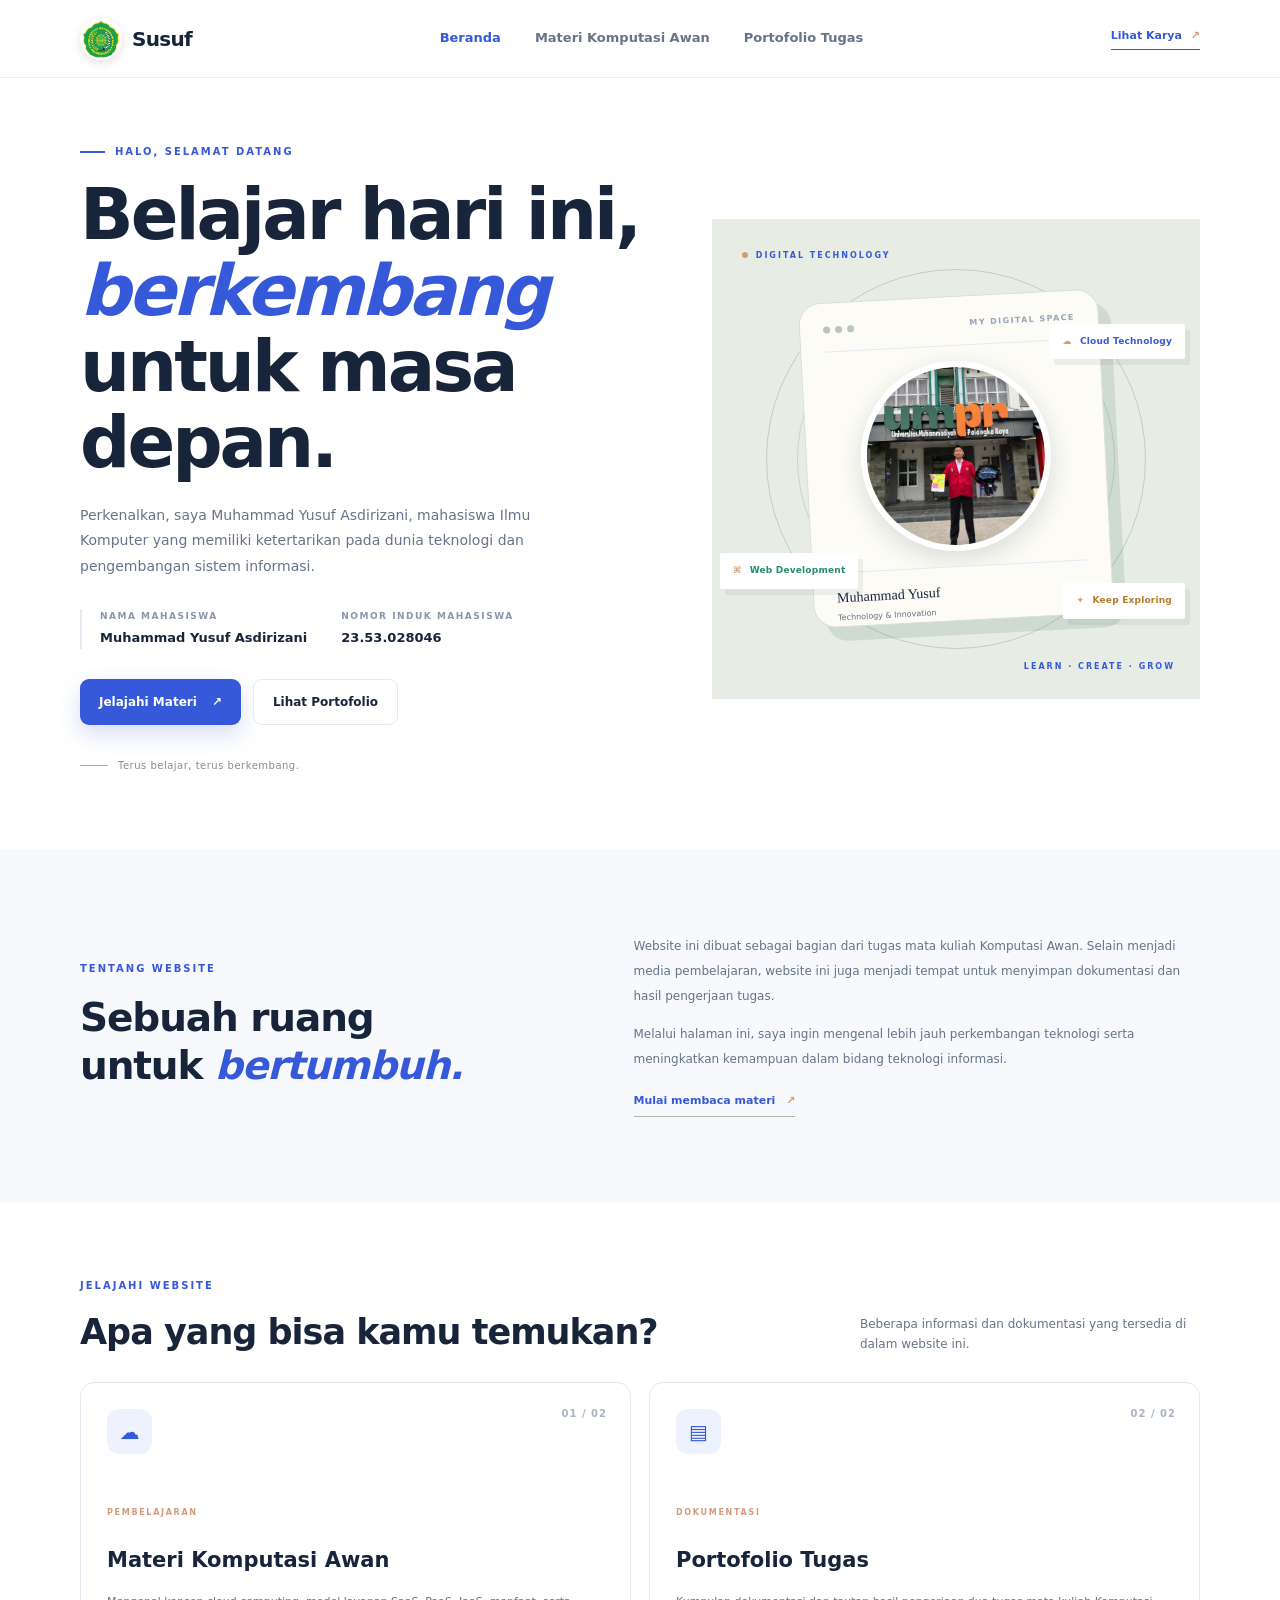
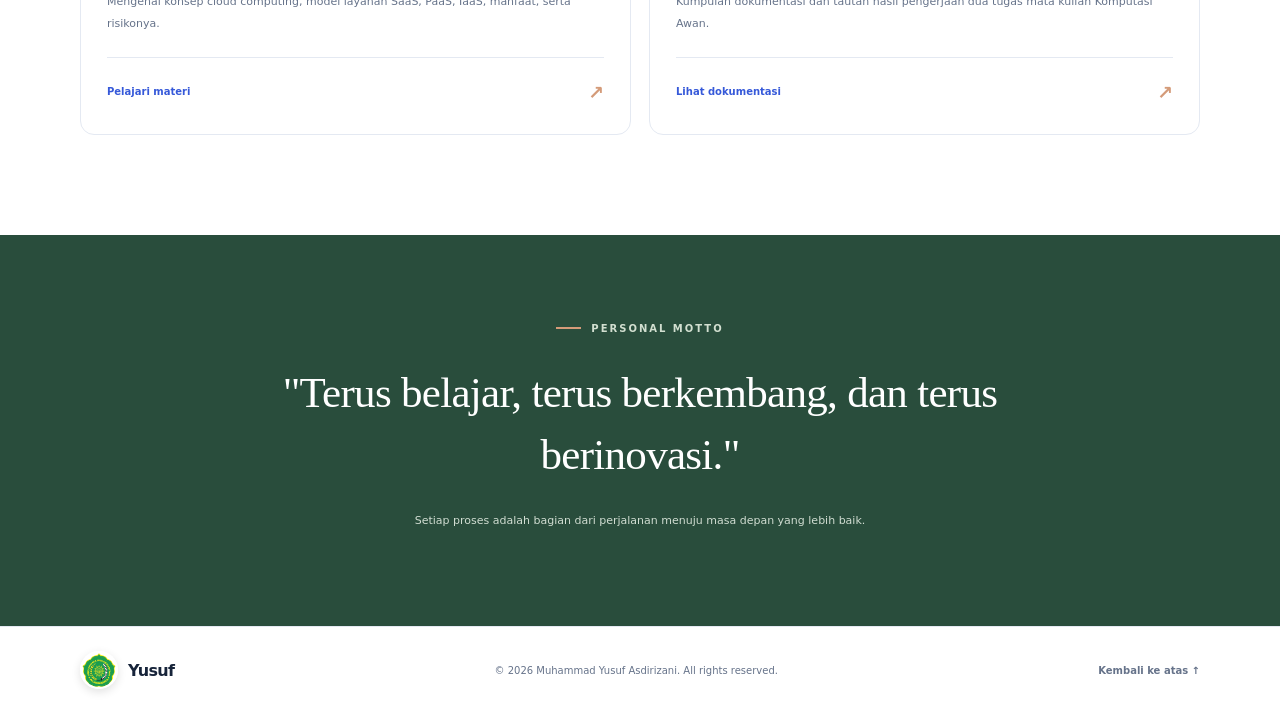
==== commit 7b228729: "Add files via upload" ====
--- a/index.html
+++ b/index.html
@@ -25,7 +25,7 @@
                 src="assets/images/Logo.png"
                 alt="Foto Muhammad Yusuf Asdirizani"
             >
-            <span>Yusuf<span class="brand-dot"></span></span>
+            <span>Susuf<span class="brand-dot"></span></span>
         </a>
 
         <button class="menu-toggle"
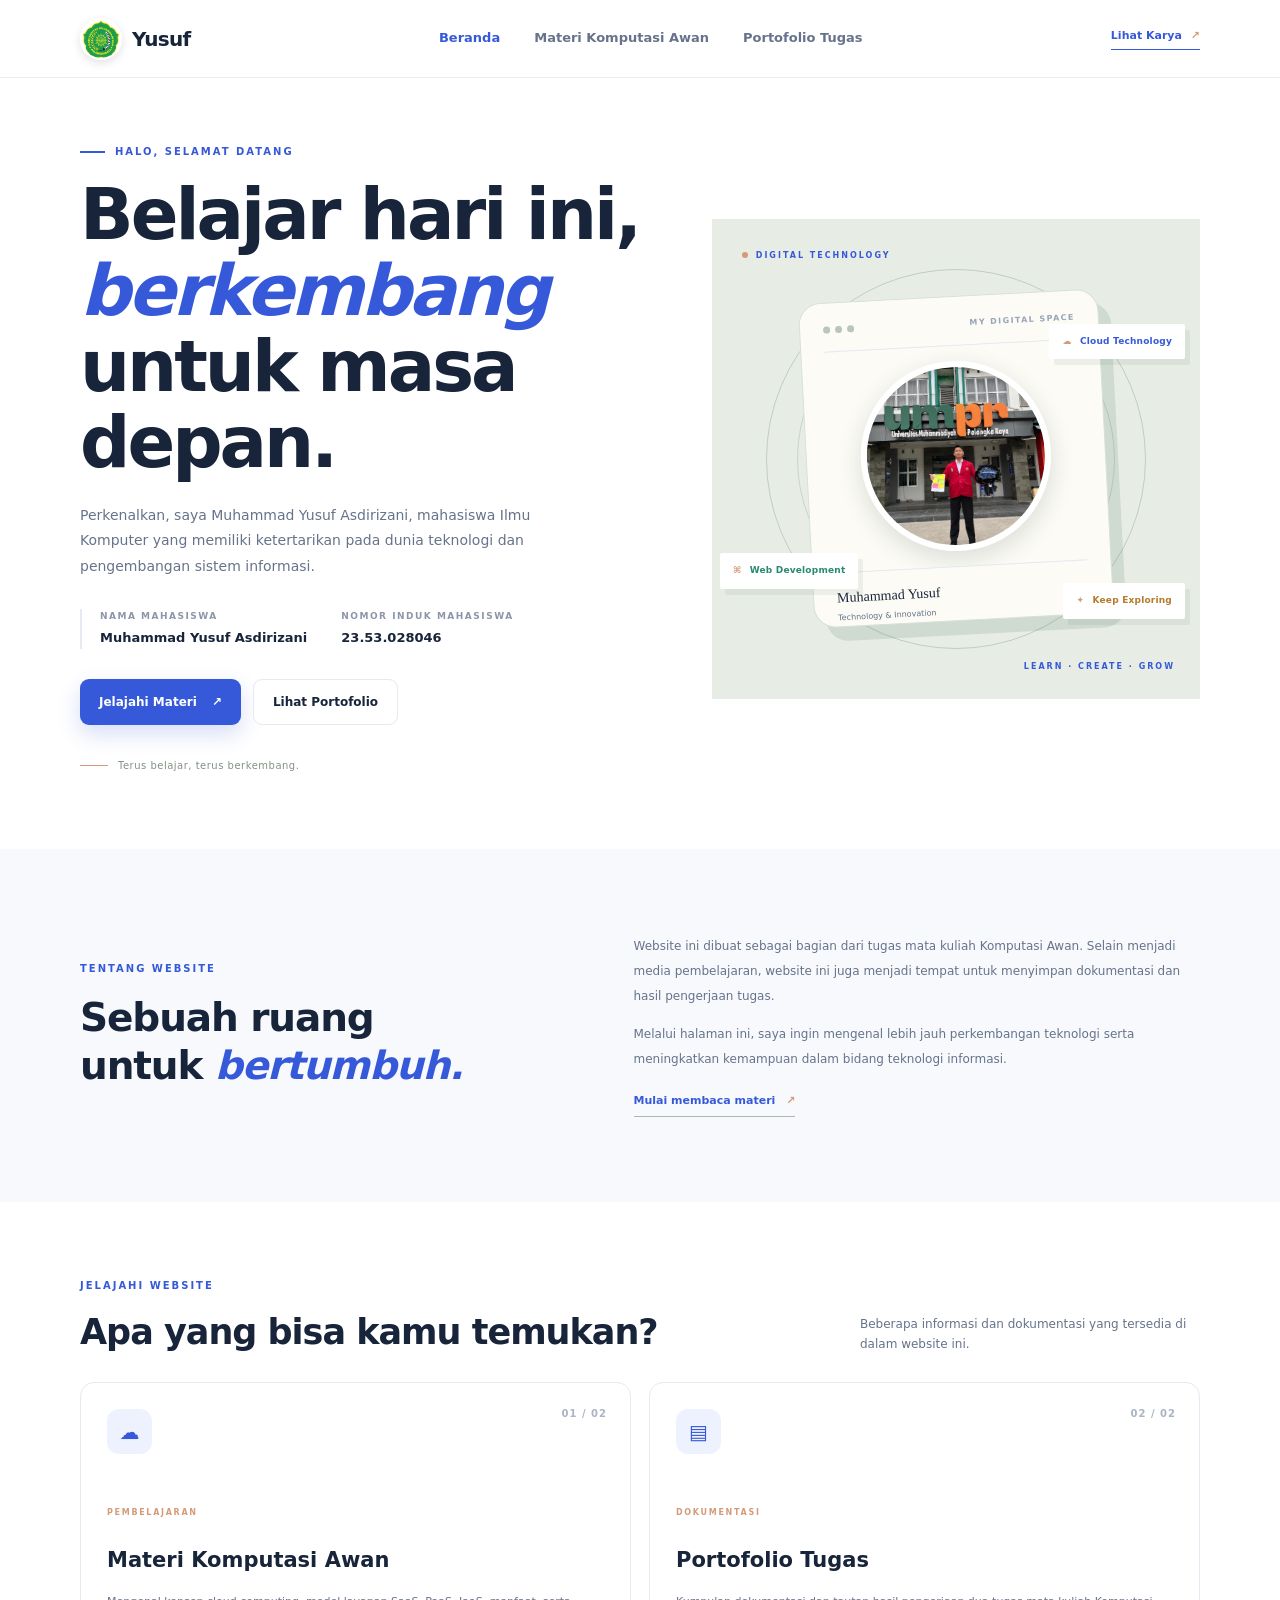
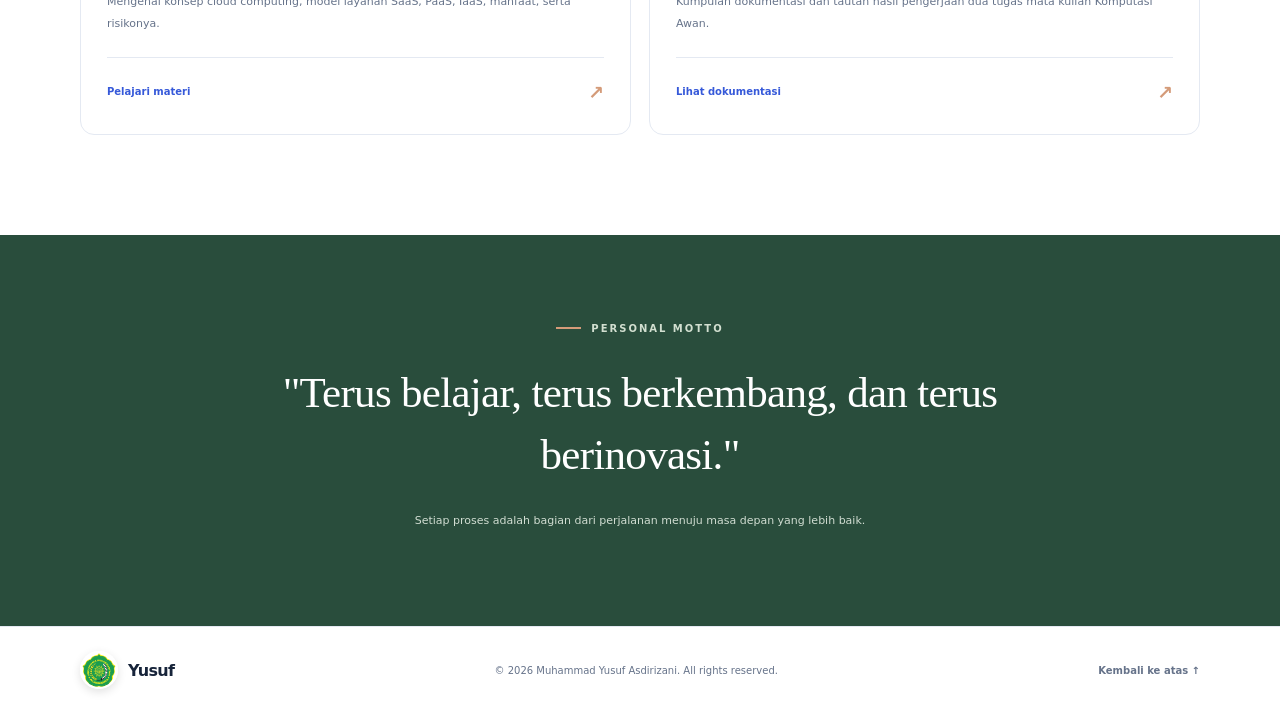
==== commit 3be5129b: "Add files via upload" ====
--- a/index.html
+++ b/index.html
@@ -25,7 +25,7 @@
                 src="assets/images/Logo.png"
                 alt="Foto Muhammad Yusuf Asdirizani"
             >
-            <span>Susuf<span class="brand-dot"></span></span>
+            <span>Yusuf<span class="brand-dot"></span></span>
         </a>
 
         <button class="menu-toggle"
